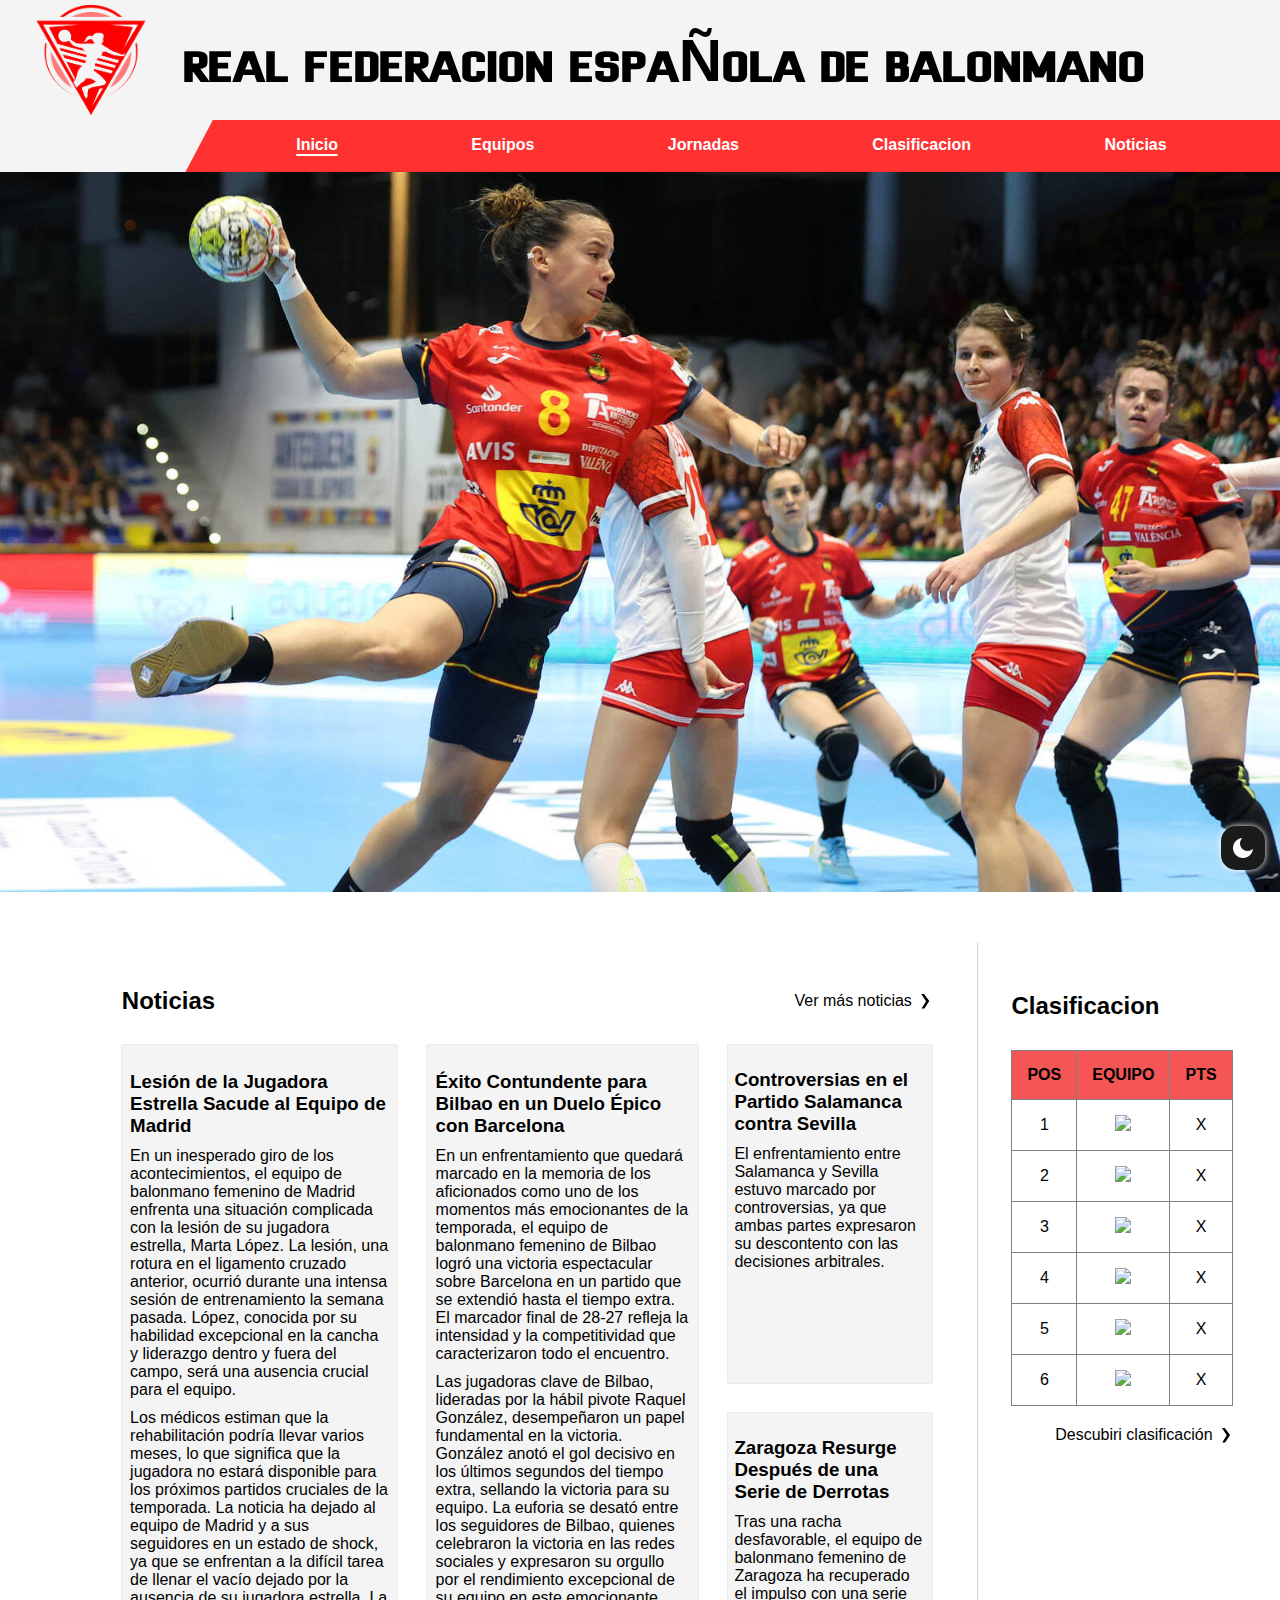
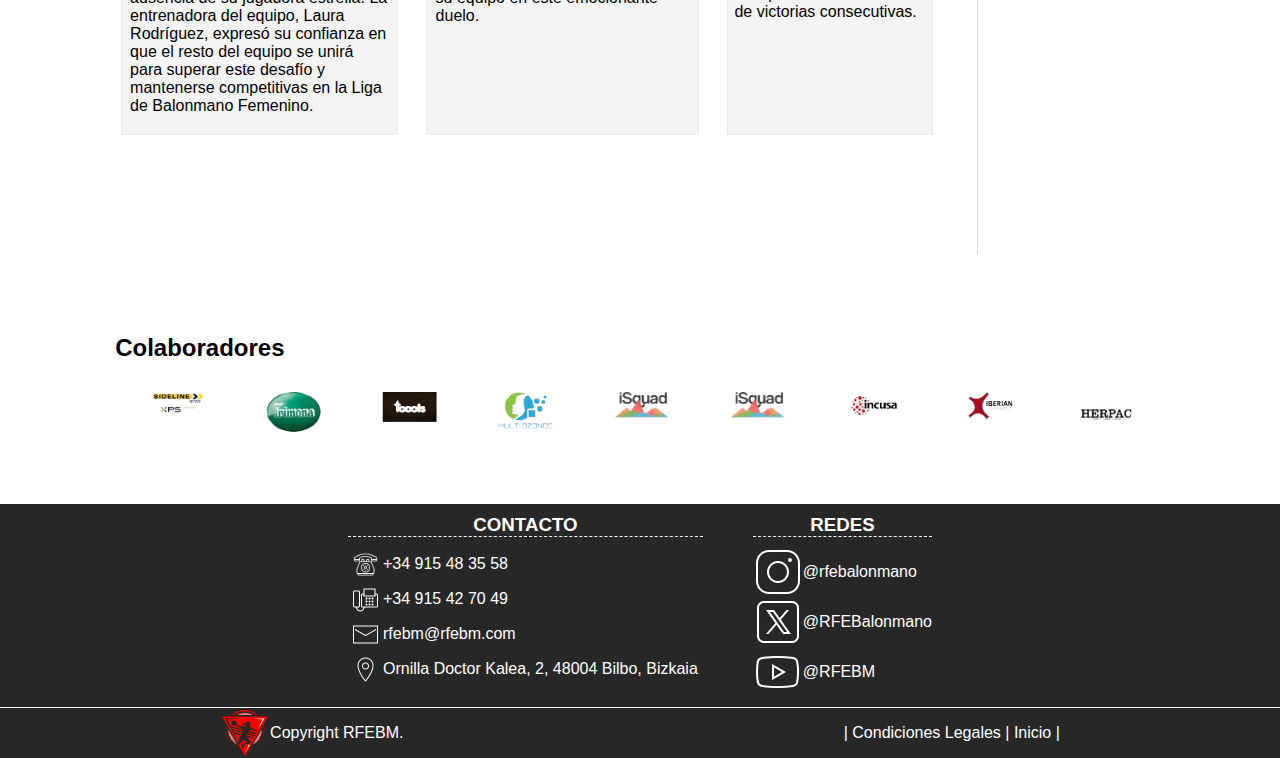
==== index.html @ 4fa1ca1a "actualizacion" ====
<!DOCTYPE html>
<html lang="en">

<head>
    <meta charset="UTF-8">
    <meta name="viewport" content="width=device-width, initial-scale=1.0">
    <link rel="stylesheet" href="css/style.css">
    <title>Inicio</title>
    <script src="js/script.js" defer></script>
</head>

<body>
    <!-- menú de navegación de la página web -->
    <header>
        <a href="index.html" class="logo">
            <img src="img/logo-liga.png" alt="RFEBM" width="120px">
        </a>
        <div class="titulo">
            <h1>REAL FEDERACION ESPAÑOLA DE BALONMANO</h1>
        </div>
        <div class="poligon"></div>

        <nav id="nav">
            <!-- botón de cerrar para el menú para móviles -->
            <img src="img/close-menu.png" class="close-menu" id="close-menu">
            <ul class="menu-horizontal">
                <li><a href="index.html" class="select">Inicio</a></li>
                <li>
                    <a href="equipos.xml">Equipos</a>
                    <ul class="menu-vertical">
                        <li><a href="xml/bilbao.xml">Bilbao</a></li>
                        <li><a href="xml/barcelona.xml">Barcelona</a></li>
                        <li><a href="xml/madrid.xml">Madrid</a></li>
                        <li><a href="xml/zaragoza.xml">Zaragoza</a></li>
                        <li><a href="xml/salamanca.xml">Salamanca</a></li>
                        <li><a href="xml/sevilla.xml">Sevilla</a></li>
                    </ul>
                </li>
                <li><a href="calendario.html">Jornadas</a></li>
                <li><a href="clasificacion.xml">Clasificacion</a></li>
                <li><a href="noticias.html">Noticias</a></li>
            </ul>
        </nav>
        <!-- botón de apertura del menú para móviles -->
        <img src="img/open-menu.png" class="open-menu" id="open-menu">
    </header>
    <!-- Slider de imagenes de la portada -->
    <section class="container-slider">
        <ul class="slider">
            <li><img src="img/slider-1.jpg"></li>
            <li><img src="img/slider-2.jpg"></li>
            <li><img src="img/slider-3.jpg"></li>
            <li><img src="img/slider-4.jpg"></li>
        </ul>
    </section>
    <!-- Contenido de la página web -->
    <main class="inicio-main">

        <!-- Sección de la parte izquierda de la web -->
        <section class="section-resumenes">
            <!-- noticias incicio -->
            <section class="resumen-noticias">

                <section class="noticias-inicio">
                    <div class="header-noticias">
                        <h2>Noticias</h2>
                        <!-- botón para ir a la página de noticias -->
                        <div class="ver-mas">
                            <a href="noticias.html">Ver más noticias</a>
                            <div class="triangulo"></div>
                        </div>
                    </div>

                    <div class="noticia-i noticia-grande1">
                        <div><img src="https://www.estadiodeportivo.com/imagenes/90789d4b-7f26-498a-a730-a064de72c01c_1200x680.jpeg" alt=""></div>
                        <div class="contenido-noticia">
                            <h3>Lesión de la Jugadora Estrella Sacude al Equipo de Madrid</h3>
                            <p>En un inesperado giro de los acontecimientos, el equipo de balonmano femenino de Madrid
                                enfrenta una situación complicada con la lesión de su jugadora estrella, Marta López. La
                                lesión, una rotura en el ligamento cruzado anterior, ocurrió durante una intensa sesión
                                de entrenamiento la semana pasada. López, conocida por su habilidad excepcional en la
                                cancha y liderazgo dentro y fuera del campo, será una ausencia crucial para el equipo.
                            </p>
                            <p>Los médicos estiman que la rehabilitación podría llevar varios meses, lo que significa
                                que la jugadora no estará disponible para los próximos partidos cruciales de la
                                temporada. La noticia ha dejado al equipo de Madrid y a sus seguidores en un estado de
                                shock, ya que se enfrentan a la difícil tarea de llenar el vacío dejado por la ausencia
                                de su jugadora estrella. La entrenadora del equipo, Laura Rodríguez, expresó su
                                confianza en que el resto del equipo se unirá para superar este desafío y mantenerse
                                competitivas en la Liga de Balonmano Femenino.</p>
                        </div>
                    </div>

                    <div class="noticia-i noticia-grande2">
                        <div><img src="https://estaticos-cdn.prensaiberica.es/clip/c6d5b577-7d65-4a16-8742-ad13272a0338_alta-libre-aspect-ratio_default_0.jpg" alt=""></div>
                        <div class="contenido-noticia">
                            <h3>Éxito Contundente para Bilbao en un Duelo Épico con Barcelona</h3>
                            <p>En un enfrentamiento que quedará marcado en la memoria de los aficionados como uno de los
                                momentos más emocionantes de la temporada, el equipo de balonmano femenino de Bilbao
                                logró una victoria espectacular sobre Barcelona en un partido que se extendió hasta el
                                tiempo extra. El marcador final de 28-27 refleja la intensidad y la competitividad que
                                caracterizaron todo el encuentro.</p>
                            <p>Las jugadoras clave de Bilbao, lideradas por la hábil pivote Raquel González,
                                desempeñaron un papel fundamental en la victoria. González anotó el gol decisivo en los
                                últimos segundos del tiempo extra, sellando la victoria para su equipo. La euforia se
                                desató entre los seguidores de Bilbao, quienes celebraron la victoria en las redes
                                sociales y expresaron su orgullo por el rendimiento excepcional de su equipo en este
                                emocionante duelo.</p>
                        </div>
                    </div>

                    <div class="noticia-i noticia-pequeña1">
                        <div><img src="https://plazadeportiva.valenciaplaza.com/public/Image/2023/12/GBJD5QkXwAAq-qo_NoticiaAmpliada.jpg" alt=""></div>
                        <div class="contenido-noticia">
                            <h3>Controversias en el Partido Salamanca contra Sevilla</h3>
                            <p>El enfrentamiento entre Salamanca y Sevilla estuvo marcado por controversias, ya que
                                ambas partes expresaron su descontento con las decisiones arbitrales.</p>
                        </div>
                    </div>

                    <div class="noticia-i noticia-pequeña2">
                        <div><img src="https://img2.rtve.es/i/?w=1600&i=1700061434110.jpg" alt=""></div>
                        <div class="contenido-noticia">
                            <h3>Zaragoza Resurge Después de una Serie de Derrotas</h3>
                            <p>Tras una racha desfavorable, el equipo de balonmano femenino de Zaragoza ha recuperado el
                                impulso con una serie de victorias consecutivas.</p>
                        </div>
                    </div>

                </section>
                
            </section>
            <!-- sección de la parte derecha de la web -->
            <section class="resumen-tabla">

                <section class="section-tabla-resumen">
                    <div class="header-tabla">
                        <h2>Clasificacion</h2>
                    </div>
                    <!-- tabla resultados ocultos -->
                    <table class="tabla-inicio" border="1">
                        <tr>
                            <th>POS</th>
                            <th>EQUIPO</th>
                            <th>PTS</th>
                        </tr>
                        <tr>
                            <td>1</td>
                            <td><img
                                    src="https://images.vexels.com/media/users/3/156928/isolated/preview/6c65c177e94e7554e1fdb0af3038acb7-icono-cuadrado-de-signo-de-interrogacion.png">
                            </td>
                            <td>X</td>
                        </tr>
                        <tr>
                            <td>2</td>
                            <td><img
                                    src="https://images.vexels.com/media/users/3/156928/isolated/preview/6c65c177e94e7554e1fdb0af3038acb7-icono-cuadrado-de-signo-de-interrogacion.png">
                            </td>
                            <td>X</td>
                        </tr>
                        <tr>
                            <td>3</td>
                            <td><img
                                    src="https://images.vexels.com/media/users/3/156928/isolated/preview/6c65c177e94e7554e1fdb0af3038acb7-icono-cuadrado-de-signo-de-interrogacion.png">
                            </td>
                            <td>X</td>
                        </tr>
                        <tr>
                            <td>4</td>
                            <td><img
                                    src="https://images.vexels.com/media/users/3/156928/isolated/preview/6c65c177e94e7554e1fdb0af3038acb7-icono-cuadrado-de-signo-de-interrogacion.png">
                            </td>
                            <td>X</td>
                        </tr>
                        <tr>
                            <td>5</td>
                            <td><img
                                    src="https://images.vexels.com/media/users/3/156928/isolated/preview/6c65c177e94e7554e1fdb0af3038acb7-icono-cuadrado-de-signo-de-interrogacion.png">
                            </td>
                            <td>X</td>
                        </tr>
                        <tr>
                            <td>6</td>
                            <td><img
                                    src="https://images.vexels.com/media/users/3/156928/isolated/preview/6c65c177e94e7554e1fdb0af3038acb7-icono-cuadrado-de-signo-de-interrogacion.png">
                            </td>
                            <td>X</td>
                        </tr>
                    </table>
                    <!-- botón para acceder a la clasificacuón -->
                    <div class="ver-mas ver-mas-tabla">
                        <a href="clasificacion.xml">Descubiri clasificación</a>
                        <div class="triangulo"></div>
                    </div>
                </section>
                <!-- videos de YT -->
                <section class="videos">
                    <iframe width="100%" src="https://www.youtube.com/embed/PAtlXFjuYFc?si=FagaBVht1ArdJi4N"
                        title="YouTube video player" frameborder="0"
                        allow="accelerometer; autoplay; clipboard-write; encrypted-media; gyroscope; picture-in-picture; web-share"
                        allowfullscreen>
                    </iframe>

                    <iframe width="100%" src="https://www.youtube.com/embed/inHNxgbF1Kw?si=UQL803vOEBj3-umg"
                        title="YouTube video player" frameborder="0"
                        allow="accelerometer; autoplay; clipboard-write; encrypted-media; gyroscope; picture-in-picture; web-share"
                        allowfullscreen></iframe>
                </section>
            </section>

        </section>
        <!-- sección de colaboradores -->
        <section class="colaboradores">
            <h2>Colaboradores</h2>
            <img src="img/colaboradores.png">
            <!-- imagen de colaboradores partida en 2, para móviles -->
            <div class="oculto">
                <img src="img/colaboradores2.png" alt="">
                <img src="img/colaboradores3.png" alt="">
            </div>
        </section>

        <section class="fix-btn">
            <img src="img/luna.png" alt="modo-oscuro" class="icon-tema" id="icon-tema">
        </section>

    </main>
    <!-- pie de página -->
    <footer>
        <section class="top-footer">

            <div class="contacto">
                <h3>CONTACTO</h3>
                <ul>
                    <li><img src="img/icon-telefono.png" width="25px">+34 915 48 35 58</li>
                    <li><img src="img/icon-fax.png" width="25px">+34 915 42 70 49</li>
                    <li><img src="img/icon-mail.png" width="25px"><a href="mailto:rfebm@rfebm.com">rfebm@rfebm.com</a>
                    </li>
                    <li><img src="img/icon-ubi.png" width="25px">Ornilla Doctor Kalea, 2, 48004 Bilbo, Bizkaia</li>
                </ul>
            </div>
            <div class="redes">
                <h3>REDES</h3>
                <ul>
                    <li><a href="https://www.instagram.com/rfebalonmano/?hl=es"><img src="img/icon-ig.png" width="50px">
                            <p>@rfebalonmano</p>
                        </a></li>
                    <li><a
                            href="https://twitter.com/RFEBalonmano?ref_src=twsrc%5Egoogle%7Ctwcamp%5Eserp%7Ctwgr%5Eauthor"><img
                                src="img/icon-twt.png" width="50px">
                            <p>@RFEBalonmano</p>
                        </a></li>
                    <li><a href="https://www.youtube.com/@RFEBM"><img src="img/icon-yt.png" width="50px">
                            <p>@RFEBM</p>
                        </a></li>
                </ul>
            </div>

        </section>

        <section class="bottom-footer">
            <div class="copy-footer">

                <img src="img/logo-liga.png" alt="RFEVB" width="50px">
                <p>Copyright RFEBM.</p>
            </div>
            <div class="info-footer">
                | <a href="footer/condiciones-legles.html">Condiciones Legales</a> |
                <a href="index.html">Inicio</a> |
            </div>
        </section>

    </footer>
</body>

</html>
---- css/style.css ----
@import url('https://fonts.googleapis.com/css2?family=Dhurjati&display=swap');

:root {
    --header-bg-color: rgb(245, 244, 244);
    --header-text-color: black;
    --body-bg-color: white;
    --body-text-color: black;
    --nav-bg-color: rgb(255, 49, 49);
    --nav-text-color: white;
    --section-bg-color: rgb(250, 250, 250);
}

* {
    margin: 0;
    padding: 0;
    box-sizing: border-box;
}

html {
    scroll-behavior: smooth;
}

main {
    min-height: 60vh;

}


body {
    background-color: var(--body-bg-color);
    color: var(--body-text-color);
    transition: 0.25s;
    font-family: Arial, Helvetica, sans-serif;
}



body.dark {
    --body-bg-color: #444444;
    --body-text-color: white;
    --header-bg-color: #272727;
    --nav-bg-color: rgb(245, 244, 244);
    --nav-text-color: black;
    --header-text-color: white;
    --section-bg-color: #2a2a2a;
}

header {
    display: grid;
    grid-template-columns: 1fr 3fr 3fr;
    grid-template-areas:
        "logo h1 h1"
        "p nav nav";
    background-color: var(--header-bg-color);
    position: relative;
}

.logo {
    grid-area: logo;
    display: grid;
    place-content: center;
}

.titulo {
    grid-area: h1;
    display: flex;
    align-items: center;
    font-family: 'Dhurjati', sans-serif;
    font-size: 30px;
    color: var(--header-text-color);
}

nav {
    display: flex;
    align-items: center;
    grid-area: nav;
    background-color: var(--nav-bg-color);
    /* clip-path: polygon(6% 0, 100% 0, 100% 100%, 0% 100%); */
}


.poligon {
    grid-area: p;
    background-color: var(--header-bg-color);
    width: 100%;
    height: auto;
    z-index: 1;
    clip-path: polygon(0 0, 100% 0, 85% 100%, 0% 100%);
    margin-left: 30px;
}

.icon-tema {
    position: fixed;
    right: 15px;
    bottom: 30px;
    cursor: pointer;
    padding: 10px;
    background-color: #1b1b1b;
    border-radius: 15px;
    box-shadow: 0 0 6px white;
}

nav a {
    text-decoration: none;
    color: var(--nav-text-color);
    background-color: var(--nav-bg-color);
    font-weight: bold;
    padding: 16px 20px;
    display: block;
}

nav a::after {
    content: '';
    display: block;
    margin: auto;
    height: 2px;
    width: 0%;
    background-color: var(--nav-text-color);
    border-radius: 2px;
    transition: 0.3s;
}

nav a:hover::after {
    width: 100%;
}

a.select::after {
    width: 100%;
}

nav li {
    list-style: none;
    position: relative;
}

.menu-horizontal {
    width: 100%;
    display: flex;
    justify-content: space-evenly;
    align-items: center;
}

.menu-vertical {
    display: none;
    position: absolute;
    z-index: 1;
    background: #000;
    text-align: center;
}

.menu-horizontal li:hover .menu-vertical {
    display: block;
}



/* menu para cuando la pantalla sea pequeña */
.open-menu,
.close-menu {
    display: none;
}

@media screen and (max-width:760px) {
    .poligon {
        display: none;
    }

    header {
        display: flex;
        align-items: center;
        justify-content: space-between;
    }

    .close-menu {
        display: block;
        cursor: pointer;
    }

    .open-menu {
        width: 40px;
        display: block;
        position: absolute;
        right: 20px;
        top: 60px;
        z-index: 2;
        background-color: white;
        border-radius: 5px;
        box-shadow: 0 0 2px gray;
        cursor: pointer;
    }

    nav {
        display: flex;
        flex-direction: column;
        align-items: start;
        width: 250px;
        z-index: 3;
        position: fixed;
        top: 0;
        right: -300px;
        height: 100vh;
        transition: 1s;
    }

    .menu-horizontal li:hover .menu-vertical {
        display: none;
    }

    .menu-horizontal {
        flex-direction: column;
    }

    nav.show {
        right: 0;
    }
}

@media screen and (max-width:600px) {
    .titulo {
        font-size: 20px;
    }
}

/*-------------------------------------------FOOTER--------------------------------------------------- */
footer {
    display: flex;
    flex-direction: column;
    color: white;
    overflow: hidden;
}

/* Estilo para la parte inferior del pie de página */
.bottom-footer {
    display: flex;
    justify-content: space-around;
    align-items: center;
    background-color: #272727;
}

/* Estilo para la parte superior del pie de página */
.top-footer {
    background-color: #272727;
    display: flex;
    justify-content: center;
    padding: 0.625rem;
    gap: 3.125rem;
    border-bottom: 1px solid white;
}

/* Estilo para la lista de contacto dentro del pie de página */
.contacto ul li {
    padding: 0.313rem;
    display: flex;
    align-items: center;
    gap: 0.313rem;
}

/* Estilo para los enlaces de redes sociales en el pie de página */
.redes ul li a {
    display: flex;
    align-items: center;
}

/* Estilo para la lista de redes sociales en el pie de página (Eliminamos los marcadores de la lista) */
.redes ul {
    list-style: none;
}

/* Estilo para los 2 encabezados del top-footer */
.top-footer h3 {
    /* font-weight: bolder; */
    text-align: center;
    margin-bottom: 0.625rem;
    border-bottom: 1px dashed white;
}

/* Estilo para todos los enlaces en el pie de página (Les quitamos el subrayado y le cambiamos el color)*/
footer a {
    text-decoration: none;
    color: white;
}

/* Estilo para los enlaces en el pie de página cuando pasamos el cursor sobre ellos (se subrayan) */
footer a:hover {
    text-decoration: underline;
}

.copy-footer {
    display: flex;
    align-items: center;
}

@media screen and (max-width:550px) {
    .top-footer {
        flex-direction: column;
        align-items: center;
    }

    .contacto ul {
        display: flex;
        flex-direction: column;
        align-items: center;
        padding: 0px;
    }

    .bottom-footer {
        flex-direction: column;
        align-items: center;
    }

    .redes ul li a p {
        display: none;
    }

    .redes ul {
        display: flex;
        flex-direction: row;
        gap: 4rem;
        padding: 0px;
    }
}

/* -----------------------------------------------INDEX.HTML---------------------------------------------------- */
.inicio-main {
    width: 100%;
    margin: 0 0 50px 0;
    overflow: hidden;
    position: relative;
}

.container-slider {
    overflow: hidden;
}

.slider {
    display: flex;
    width: 400%;
    max-height: 100%;
    height: 80vh;
    animation: slide 16s infinite;
    overflow: hidden;
}

.slider img {
    width: 100%;
    object-fit: cover;
}

/* animaciones para el slider de la pagina principal */
@keyframes slide {
    0% {
        transform: translateX(0%);
    }

    20% {
        transform: translateX(0%);
    }

    25% {
        transform: translateX(-25%);
    }

    45% {
        transform: translateX(-25%);
    }

    50% {
        transform: translateX(-50%);
    }

    70% {
        transform: translateX(-50%);
    }

    75% {
        transform: translate(-75%);
    }

    95% {
        transform: translate(-75%);
    }
}

.section-resumenes {
    display: grid;
    grid-template-columns: 80% 20%;
    gap: 20px;
    padding: 50px 6%;
}

.resumen-noticias {
    display: flex;
    flex-direction: column;
    padding: 5%;
    /* box-shadow: 0 0 1px gray; */
    border-right: 1px solid lightgray;
}


.noticias-inicio {
    display: grid;
    grid-template-areas:
        "h h h h h"
        "g1 g1 g2 g2 p1"
        "g1 g1 g2 g2 p2"
    ;
    gap: 30px;

}

.header-noticias {
    grid-area: h;
    display: flex;
    justify-content: space-between;
}

.ver-mas {
    display: flex;
    align-items: center;
}

.ver-mas a {
    text-decoration: none;
    color: var(--body-text-color);
}

.triangulo {
    width: 15px;
    height: 15px;
    background-color: var(--body-text-color);
    clip-path: polygon(45% 0, 83% 50%, 50% 100%, 31% 100%, 61% 51%, 27% 0);
    margin-left: 5px;
}

.ver-mas:hover .triangulo {
    transition: 0.3s;
    transform: rotate(360deg);
}

.ver-mas:hover a {
    transition: 0.3s;
    opacity: 0.7;
}

.ver-mas:active .triangulo {
    transform: translateX(10px);
}

.noticia-grande1 {
    grid-area: g1;
}

.noticia-grande2 {
    grid-area: g2;
}

.noticia-pequeña1 {
    grid-area: p1;
}

.noticia-pequeña2 {
    grid-area: p2;
}

.noticia-i {
    box-shadow: 0 0 1px gray;
    background-color: var(--header-bg-color);
}

.noticia-i img {
    width: 100%;

}

.contenido-noticia {
    padding: 3%;
}

.colaboradores {
    margin-top: 30px;
    padding: 0 9%;
}

.colaboradores img {
    width: 100%;
    filter: drop-shadow(0 0 3px white);
}

.resumen-tabla {
    padding: 50px 6%;
    /* box-shadow: 0 0 1px gray; */
    display: grid;
    gap: 30px;
}

.header-tabla {
    margin-bottom: 30px;
}

.tabla-inicio tr,
tr th {
    text-align: center;
}

.tabla-inicio {
    background-color: white;
    color: black;
    margin-bottom: 20px;
}

.ver-mas-tabla {
    width: 100%;
    display: flex;
    justify-content: end;
}

.videos {
    display: grid;
    gap: 30px;
}

.oculto {
    display: none;
}

@media screen and (max-width:1100px) {
    .container-slider {
        height: 500px;
    }

    .section-resumenes {
        display: flex;
        flex-direction: column;
    }

    .resumen-noticias {
        border-right: 0px;
    }

    .ver-mas-tabla {
        justify-content: start;
    }

    .section-tabla-resumen {
        display: none;
    }

    .noticia-pequeña1,
    .noticia-pequeña2 {
        display: none;
    }

    .section-resumenes {
        padding: 0;
    }
}
/* Diseño para pantallas de menos de 850px */
@media screen and (max-width:850px) {
    .container-slider {
        height: 400px;
    }

    .noticias-inicio {
        display: flex;
        flex-direction: column;
    }

    .colaboradores>img {
        display: none;
    }

    .oculto {
        display: block;
    }

    .noticias-inicio {
        display: flex;
        flex-direction: column;
    }
}
/* Diseño para pantallas de menos de 650px */
@media screen and (max-width:650px) {
    .container-slider {
        height: 300px;
    }
}


/* --------------------------------------------------JORNADAS.HTML------------------------------------------------------ */

.main-jornadas {
    padding: 10px 0 80px;
}

.container-jornadas {
    padding: 10px;
    width: 100%;
    max-width: 800px;
    height: 400px;
    margin: 20px auto;
    background-color: var(--header-bg-color);
    border-radius: 10px;
    box-shadow: 0 0 6px gray;
    overflow: hidden;
}

.ul-jornadas {
    position: relative;
}

.jornada {
    position: absolute;
    list-style: none;
    width: 100%;
    opacity: 0;
    background-color: var(--header-bg-color);
    padding: 20px;
    transition: 0.5s;
}


.ul-jornadas li:first-child {
    opacity: 1;
}


.jornada:target {
    opacity: 1;
}

.partido {
    display: flex;
    align-items: center;
    justify-content: space-between;

}

.hora-partido {
    display: flex;
    flex-direction: column;
    align-items: center;
    font-weight: bold;
}

.jornadas-btn {
    margin: auto;
    display: flex;
    justify-content: space-between;
    width: 100%;
    max-width: 800px;
    padding: 22px;
    background-color: var(--header-bg-color);
    border-radius: 10px;
    box-shadow: 0 0px 12px gray;
    overflow: hidden;
}

.jornadas-btn a {
    text-decoration: none;
    color: var(--header-bg-color);
    padding: 10px 13px;
    background-color: var(--header-text-color);
    border-radius: 35%;
    position: relative;
}

.jornadas-btn .a1::before {
    content: "J1";
    position: absolute;
    background-color: var(--header-text-color);
    text-align: center;
    top: -100px;
    left: 0;
    right: 0;
    clip-path: polygon(0% 0%, 100% 0%, 100% 79%, 57% 79%, 50% 100%, 44% 79%, 0 80%);
    transition: 0.4s ease;
}

.jornadas-btn .a2::before {
    content: "J2";
    position: absolute;
    background-color: var(--header-text-color);
    text-align: center;
    top: -100px;
    left: 0;
    right: 0;
    clip-path: polygon(0% 0%, 100% 0%, 100% 79%, 57% 79%, 50% 100%, 44% 79%, 0 80%);
    transition: 0.4s ease;
}

.jornadas-btn .a3::before {
    content: "J3";
    position: absolute;
    background-color: var(--header-text-color);
    text-align: center;
    top: -100px;
    left: 0;
    right: 0;
    clip-path: polygon(0% 0%, 100% 0%, 100% 79%, 57% 79%, 50% 100%, 44% 79%, 0 80%);
    transition: 0.4s ease;
}

.jornadas-btn .a4::before {
    content: "J4";
    position: absolute;
    background-color: var(--header-text-color);
    text-align: center;
    top: -100px;
    left: 0;
    right: 0;
    clip-path: polygon(0% 0%, 100% 0%, 100% 79%, 57% 79%, 50% 100%, 44% 79%, 0 80%);
    transition: 0.4s ease;
}

.jornadas-btn .a5::before {
    content: "J5";
    position: absolute;
    background-color: var(--header-text-color);
    text-align: center;
    top: -100px;
    left: 0;
    right: 0;
    clip-path: polygon(0% 0%, 100% 0%, 100% 79%, 57% 79%, 50% 100%, 44% 79%, 0 80%);
    transition: 0.4s ease;
}

.jornadas-btn .a6::before {
    content: "J6";
    position: absolute;
    background-color: var(--header-text-color);
    text-align: center;
    top: -100px;
    left: 0;
    right: 0;
    clip-path: polygon(0% 0%, 100% 0%, 100% 79%, 57% 79%, 50% 100%, 44% 79%, 0 80%);
    transition: 0.4s ease;
}

.jornadas-btn .a7::before {
    content: "J7";
    position: absolute;
    background-color: var(--header-text-color);
    text-align: center;
    top: -100px;
    left: 0;
    right: 0;
    clip-path: polygon(0% 0%, 100% 0%, 100% 79%, 57% 79%, 50% 100%, 44% 79%, 0 80%);
    transition: 0.4s ease;
}

.jornadas-btn .a8::before {
    content: "J8";
    position: absolute;
    background-color: var(--header-text-color);
    text-align: center;
    top: -100px;
    left: 0;
    right: 0;
    clip-path: polygon(0% 0%, 100% 0%, 100% 79%, 57% 79%, 50% 100%, 44% 79%, 0 80%);
    transition: 0.4s ease;
}

.jornadas-btn .a9::before {
    content: "J9";
    position: absolute;
    background-color: var(--header-text-color);
    text-align: center;
    top: -100px;
    left: 0;
    right: 0;
    clip-path: polygon(0% 0%, 100% 0%, 100% 79%, 57% 79%, 50% 100%, 44% 79%, 0 80%);
    transition: 0.4s ease;
}

.jornadas-btn .a10::before {
    content: "J10";
    position: absolute;
    background-color: var(--header-text-color);
    text-align: center;
    top: -100px;
    left: 0;
    right: 0;
    clip-path: polygon(0% 0%, 100% 0%, 100% 79%, 57% 79%, 50% 100%, 44% 79%, 0 80%);
    transition: 0.4s ease;
}

.jornadas-btn a:hover::before {
    top: -20px;
}

@media screen and (max-width:530px) {
    .jornadas-btn {
        justify-content: center;
        border-radius: 0px;
        box-shadow: 0 0 0;
        border: solid gray 0.5px;
    }

    .container-jornadas {
        border-radius: 0px;
        margin-bottom: 0px;
        box-shadow: 0 0 0px;
        border: solid gray 0.5px;
    }
}


/* --------------------------------------------------TEMPORADAS ANTERIORES------------------------------------------------------ */

.main-anterior {
    display: flex;
    flex-direction: column;
    align-items: center;
}

.container-tabla {
    margin: 30px auto 80px auto;
    max-width: 1200px;
    width: 90%;
    overflow: auto;
}


.equipo-tabla >div{
    display: flex;
    align-items: center;
    width: 60%;
    margin: auto;
}


.titulo-jornadas {
    text-align: center;
    font-size: 150%;
}

.resultados {
    text-align: center;
    font-weight: bold;
    font-size: 120%;
    width: 100px;
}

.tabla1,
.tablaprimera {
    margin-top: 2%;
    margin-bottom: 5%;
    display: flex;
    justify-content: center;
    max-width: 800px;
    width: 90%;
}


table {
    width: 100%;
    border-collapse: collapse;
    border: 0.5px solid gray;
    text-align: center;
}

table img {
    width: 30px;
}

/* color lineas de la tabla*/

td {
    padding: 15px;

}

th {
    padding: 15px;
    text-align: left;
    background-color: rgb(244, 85, 85);
}

.titulo-centrado {
    display: flex;
    align-items: center;
    justify-content: center;
}

.resultados {
    background: var(--section-bg-color);
    border: 1px solid rgba(255, 255, 255, 0.2);
    outline: 0.1px solid gray;
    font-size: 0.8rem;
    min-width: 65px;
}

.container-cambiar-temporada {
    display: flex;
    justify-content: right;
    margin: 20px auto 20px;
}

.cambiar-temporada {
    text-decoration: none;
    background-color: var(--header-bg-color);
    box-shadow: 0 0 2px gray;
    border-radius: 10px;
    padding: 10px;
    transition: 0.2s;
    color: var(--body-text-color);
    margin-right: 5%;
    text-align: center;
}

.cambiar-temporada:hover {
    background-color: var(--body-bg-color);
    color: var(--body-text-color);

}

@media screen and (max-width:1050px) {
    .navigation {
        display: none;
    }
}

/*----------------------------------------------------NOTICIAS.HTML--------------------------------------------------*/


.icono-noticia {
    height: 15px;
    width: 15px;
    background-color: red;
    border-radius: 50%;
    animation: parpadeo 1s infinite;
}

@keyframes parpadeo {
    0% {
        transform: scale(1);
    }

    49.99% {
        transform: scale(1);
    }

    50% {
        transform: scale(0);
        transition: 5s;
    }

    100% {
        transform: scale(0);
    }
}

.ultima-hora {
    display: flex;
    align-items: center;
    gap: 5px;
    max-width: 1000px;
    width: 90%;
    margin: 20px auto 15px;
}

.noticia-main img {
    width: 100%;
    object-fit: cover;
    height: 100%;
    border-radius: 10px;
}

.noticia-main {
    max-width: 1000px;
    width: 90%;
    margin: 0 auto 50px;
    box-shadow: 0 0 6px gray;
    border-radius: 10px;
    padding: 3%;
    display: grid;
    grid-template-areas:
        "h2 img"
        "txt img";
    background-color: var(--section-bg-color);
    gap: 20px;
}

.titulo-noticia {
    grid-area: h2;

}

.texto-noticia {
    grid-area: txt;

}

.foto-noticia {
    grid-area: img;
}

/* estilos cuando la pantalla es mas pequeña */
@media screen and (max-width:1100px) {
    .noticia-main {
        grid-template-areas:
            "img img"
            "h2 h2"
            "txt txt"
        ;
    }
}



.container-noticias {
    max-width: 1000px;
    width: 100%;
    margin: auto;
    display: grid;
    place-content: center;
    grid-template-areas:
        ". n1 ."
        "n2 n1 n3"
        "n2 n4 n3"
        "n5 n4 n6"
        "n5 n7 n6"
        "n8 n7 n9"
        "n8 . n9"
    ;
    gap: 10px;
}

.noticia {
    display: flex;
    flex-direction: column;
    background-color: var(--section-bg-color);
    padding: 5px;
    box-shadow: 0 0 2px gray;
    border-radius: 5px;
    height: auto;
    gap: 10px;
    text-align: justify;

}

.contenido-noticia-pequeña {
    display: flex;
    flex-direction: column;
    gap: 7px;
    padding-inline: 10px;
}

.noticia img {
    width: 100%;
}

@media screen and (min-width:1201px) {
    .noticia1 {
        grid-area: n1;
    }

    .noticia2 {
        grid-area: n2;
    }

    .noticia3 {
        grid-area: n3;
    }

    .noticia4 {
        grid-area: n4;
    }

    .noticia5 {
        grid-area: n5;
    }

    .noticia6 {
        grid-area: n6;
    }

    .noticia7 {
        grid-area: n7;
    }

    .noticia8 {
        grid-area: n8;
    }

    .noticia9 {
        grid-area: n9;
    }
}


.link-formulario {
    max-width: 1000px;
    width: 90%;
    margin: 20px auto;
    background-color: var(--section-bg-color);
    padding: 20px;
    border-radius: 10px;
    box-shadow: 0 0 2px gray;
}

.link-formulario a {
    text-decoration: none;
}

.link-formulario a:hover {
    text-decoration: underline;
    color: rgba(167, 0, 251, 0.949);
}

@media screen and (max-width:1200px) {
    .container-noticias {
        grid-template-areas:
            none;
        grid-template-columns: repeat(auto-fit, minmax(300px, 0.9fr));
    }
}

/* --------------------------------------------FORMULARIO------------------------------------------------- */
.form-container {
    display: flex;
    align-items: center;
    justify-content: center;
    margin: 30px auto;
    padding: 0;
    transform: scale(0);
    position: fixed;
    inset: 0;
    transition: 1s;
}

section.visible {
    transform: scale(1);
    transition: 1s;
    inset: 0;
}

.form {
    background-color: var(--section-bg-color);
    border-radius: 8px;
    box-shadow: 0 0 10px rgba(0, 0, 0, 0.1);
    padding: 20px;
    max-width: 350px;
    position: relative;
}

.form-inputs {
    width: 100%;
    padding: 0;
}

.form-inputs input {
    width: 100%;
    padding: 10px;
    margin: 8px 0;
    border: 1px solid #ccc;
    border-radius: 4px;
}

.submit {
    width: 100%;
    padding: 10px;
    border: 1px solid #ccc;
    border-radius: 4px;
    cursor: pointer;
    transition: 0.3s;
}

.submit:hover {
    background-color: #ccd;
}

.toggle-pass {
    padding: 10px;
    display: flex;
    gap: 5px;
}

.form fieldset {
    padding: 10px;
    border: 0.5px rgb(153, 152, 152) solid;

}

.form fieldset>legend {
    font-size: 14px;
    background-color: var(--header-bg-color);
    padding: 4px;
    border-radius: 3px;
}

.close-form {
    position: absolute;
    top: 0;
    right: 0;
    cursor: pointer;
    filter: drop-shadow(0 0 6px white);
}

.close-form:active {
    transform: scale(0.9);
}

#validacion {
    font-size: 15px;
    color: red;
    text-align: center;

}



/* --------------------------------------------EQUIPOS.XML------------------------------------------------- */
.container-equipos img {
    width: 300px;
    object-fit: cover;
}



@media screen and (min-width:801px) {
    .container-equipos {
        display: flex;
        max-width: 650px;
        width: 90%;
        height: 430px;
        margin: 50px auto;
    }

    .equipo {
        width: 0px;
        height: 430px;
        flex-grow: 1;
        overflow: hidden;
        display: flex;
        flex-direction: column;
        justify-content: center;
        align-items: center;
        transition: 0.6s;
        position: relative;
    }

    .equipo h2 {
        position: absolute;
        top: -30px;
        transition: 0.6s;
    }

    .equipo:hover {
        width: 200px;
    }

    .equipo:hover h2 {
        top: 25px;
    }

}
#equipo1 {
    background-color: red;
    color: white;
}

#equipo2 {
    background-color: blue;
    color: white;
}

#equipo3 {
    background-color: whitesmoke;
    color: black;
}

#equipo4 {
    background-color: rgb(213, 4, 4);
    color: white;
}

#equipo5 {
    background-color: skyblue;
    color: black;
}

#equipo6 {
    background-color: rgb(253, 61, 61);
    color: white;
}



@media screen and (max-width:800px) {
    .container-equipos {
        display: flex;
        flex-direction: column;
        align-items: center;
    }
    .equipo{
        text-align: center;
        width: 100%;
        padding: 10px;
        text-decoration: none;
    }
}


/* ------------------------------------ESTILO-EQUIPO.XSL------------------------------------------ */

.equipo-main {
    width: 80%;
    margin: auto;
}

.img-atras {
    width: 50px;
    margin-top: 10px;
}

.img-atras:active {
    filter: drop-shadow(0 0 3px gray);
    transform: scale(0.9);
}

.jugadores img,
.entrenadores img {
    width: 100%;
    max-width: 160px;
    aspect-ratio: 1/1;
    object-fit: cover;
    background-color: var(--section-bg-color);
    box-shadow: 0 0 1px gray;
    margin-bottom: 10px;
    margin: auto;
}

.equipo-main h2 {
    margin-bottom: 10px;

}

.cabecera-equipo {
    margin: 20px 0 50px 0;
    display: flex;
    align-items: center;
    font-size: 30px;
}

.escudo-BILBAO,
.escudo-BARCELONA,
.escudo-SEVILLA {
    margin-top: 7px;
}

.cabecera-img {

    border-radius: 50%;
    border: 1px solid gray;
    width: 100px;
    height: 100px;
    padding: 10px;
}

.cabecera-img img {
    width: 100%;
    aspect-ratio: 1/1;
    object-fit: cover;
}



.jugadores,
.entrenadores {
    display: grid;
    grid-template-columns: repeat(auto-fit, minmax(min(500px, 100%), 1fr));
    gap: 50px;
    margin-bottom: 50px;
}

.jugador,
.entrenador {
    padding: 30px;
    display: flex;
    align-items: center;
    box-shadow: 0 0 1px gray;
    background-color: var(--header-bg-color);
}

.img-componente {
    border: 1px solid black;
    border-radius: 50%;
    overflow: hidden;
    width: 50px;
    height: 50px;
}

.nombre-componente {
    display: flex;
    gap: 5px;
}

.info-componente {
    margin-left: 10px;
}

@media screen and (max-width:510px) {
    .cabecera-equipo h1 {
        font-size: 2rem;
        margin-left: 2px;
    }
}

/* ------------------------------------CONDICIONES-LEGALES------------------------------------------ */
.condiciones {
    margin: 50px auto;
    width: 80%;
}

.condiciones h2,
p {
    margin: 10px 0 10px 0;
}
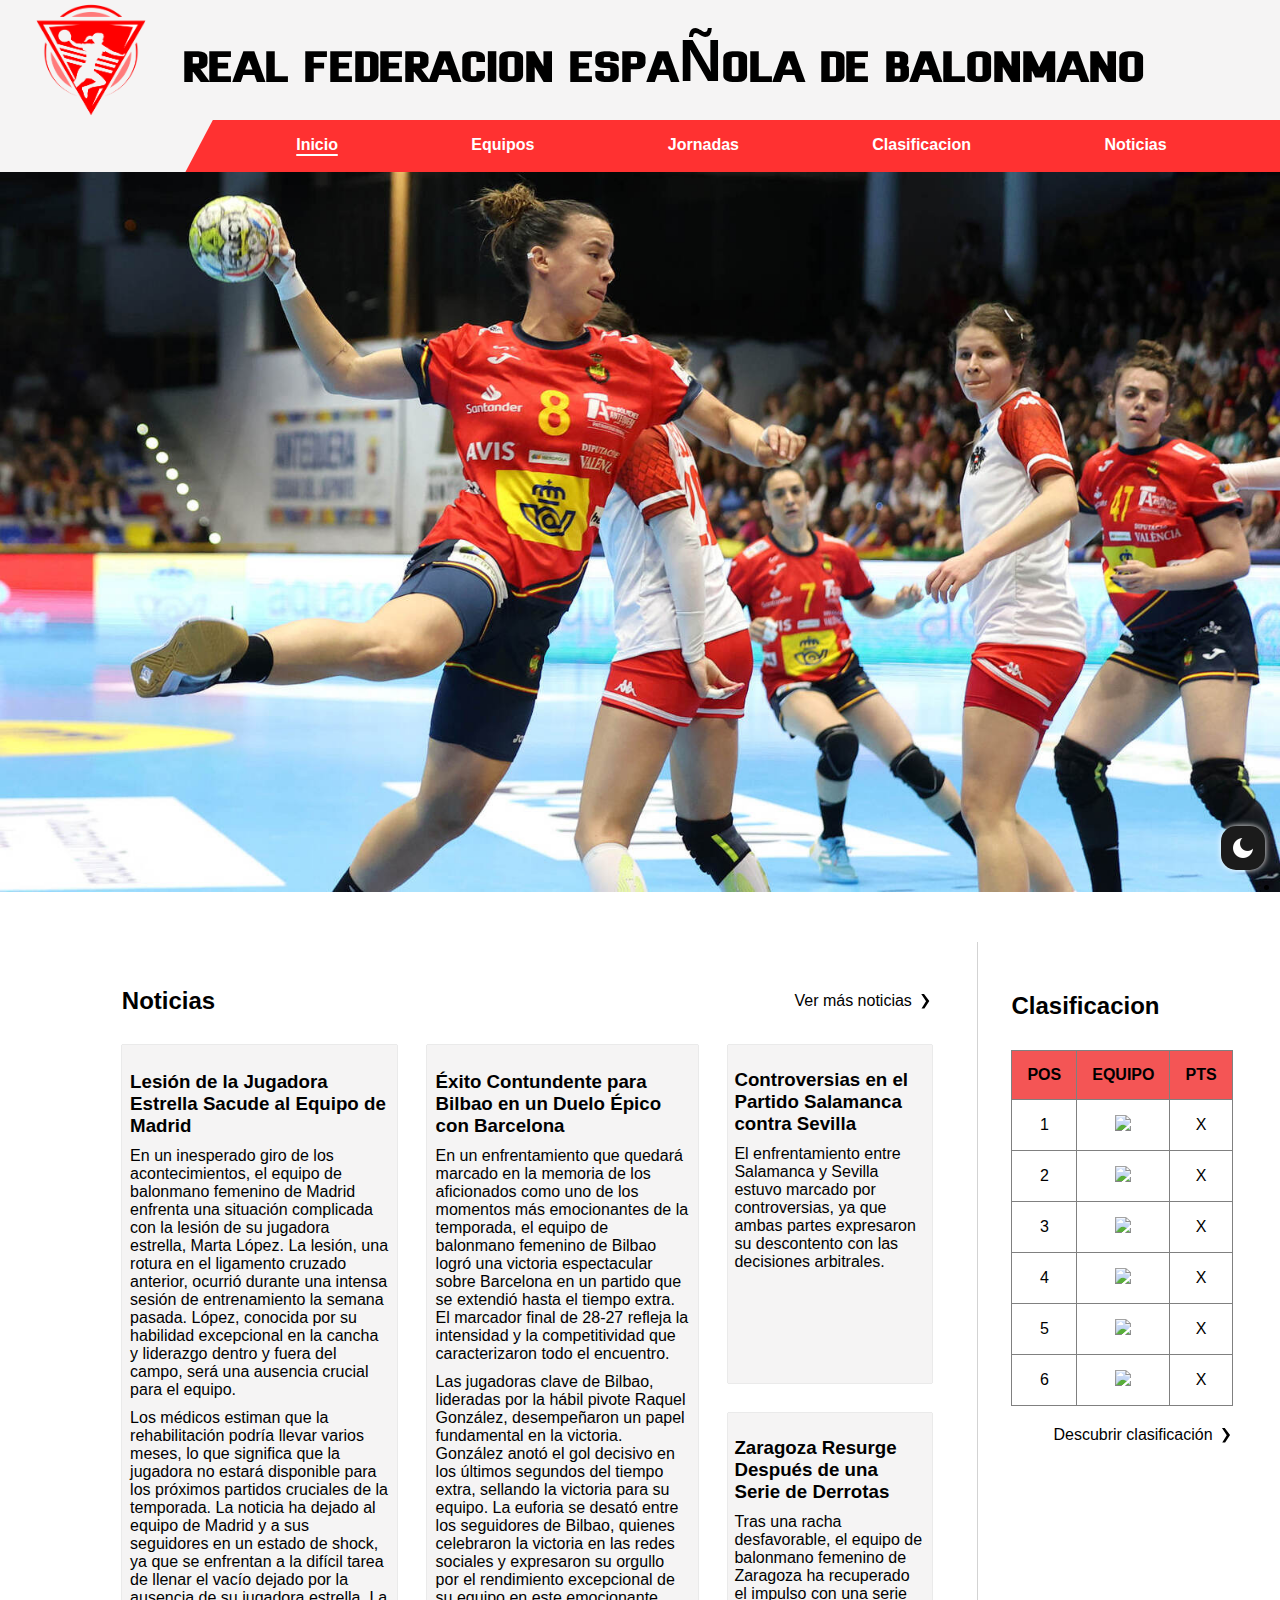
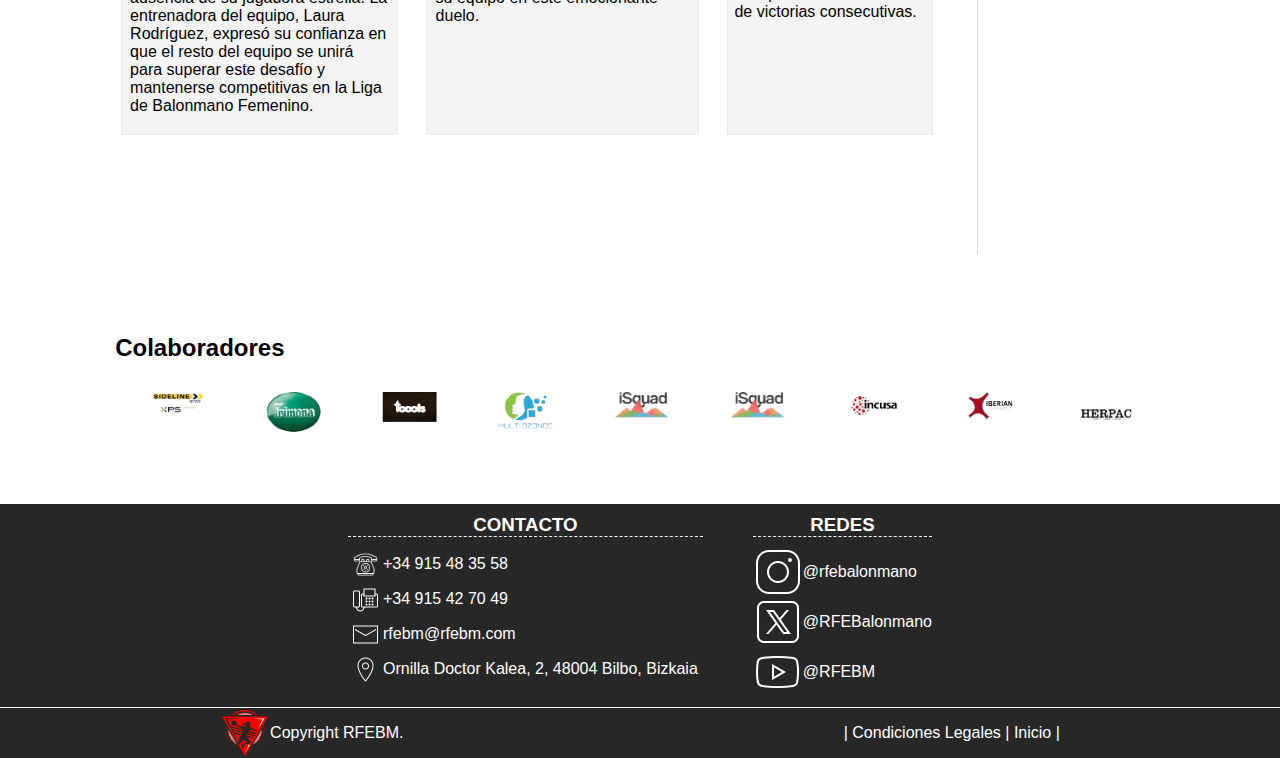
==== commit e59c410c: "actualizacion" ====
--- a/index.html
+++ b/index.html
@@ -7,6 +7,7 @@
     <link rel="stylesheet" href="css/style.css">
     <title>Inicio</title>
     <script src="js/script.js" defer></script>
+    <link rel="shortcut icon" href="img/logo-liga.png" type="image/x-icon">
 </head>
 
 <body>
@@ -70,7 +71,7 @@
                             <div class="triangulo"></div>
                         </div>
                     </div>
-
+                    <!-- noticias del inicio -->
                     <div class="noticia-i noticia-grande1">
                         <div><img src="https://www.estadiodeportivo.com/imagenes/90789d4b-7f26-498a-a730-a064de72c01c_1200x680.jpeg" alt=""></div>
                         <div class="contenido-noticia">
@@ -189,7 +190,7 @@
                     </table>
                     <!-- botón para acceder a la clasificacuón -->
                     <div class="ver-mas ver-mas-tabla">
-                        <a href="clasificacion.xml">Descubiri clasificación</a>
+                        <a href="clasificacion.xml">Descubrir clasificación</a>
                         <div class="triangulo"></div>
                     </div>
                 </section>
--- a/css/style.css
+++ b/css/style.css
@@ -160,6 +160,7 @@
     display: none;
 }
 
+/* ocultar menu y hacerlo desplegable */
 @media screen and (max-width:760px) {
     .poligon {
         display: none;
@@ -615,9 +616,14 @@
     opacity: 0;
     background-color: var(--header-bg-color);
     padding: 20px;
-    transition: 0.5s;
-}
-
+    transition: 0.1s;
+}
+.jornada h3{
+    margin-bottom: 10px;
+}
+.jornada img{
+    padding: 10px;
+}
 
 .ul-jornadas li:first-child {
     opacity: 1;
@@ -942,7 +948,6 @@
 
     50% {
         transform: scale(0);
-        transition: 5s;
     }
 
     100% {
@@ -1238,6 +1243,7 @@
         align-items: center;
         transition: 0.6s;
         position: relative;
+        opacity: 0.8;
     }
 
     .equipo h2 {
@@ -1248,6 +1254,8 @@
 
     .equipo:hover {
         width: 200px;
+        opacity: 1;
+        filter: contrast(150%);
     }
 
     .equipo:hover h2 {
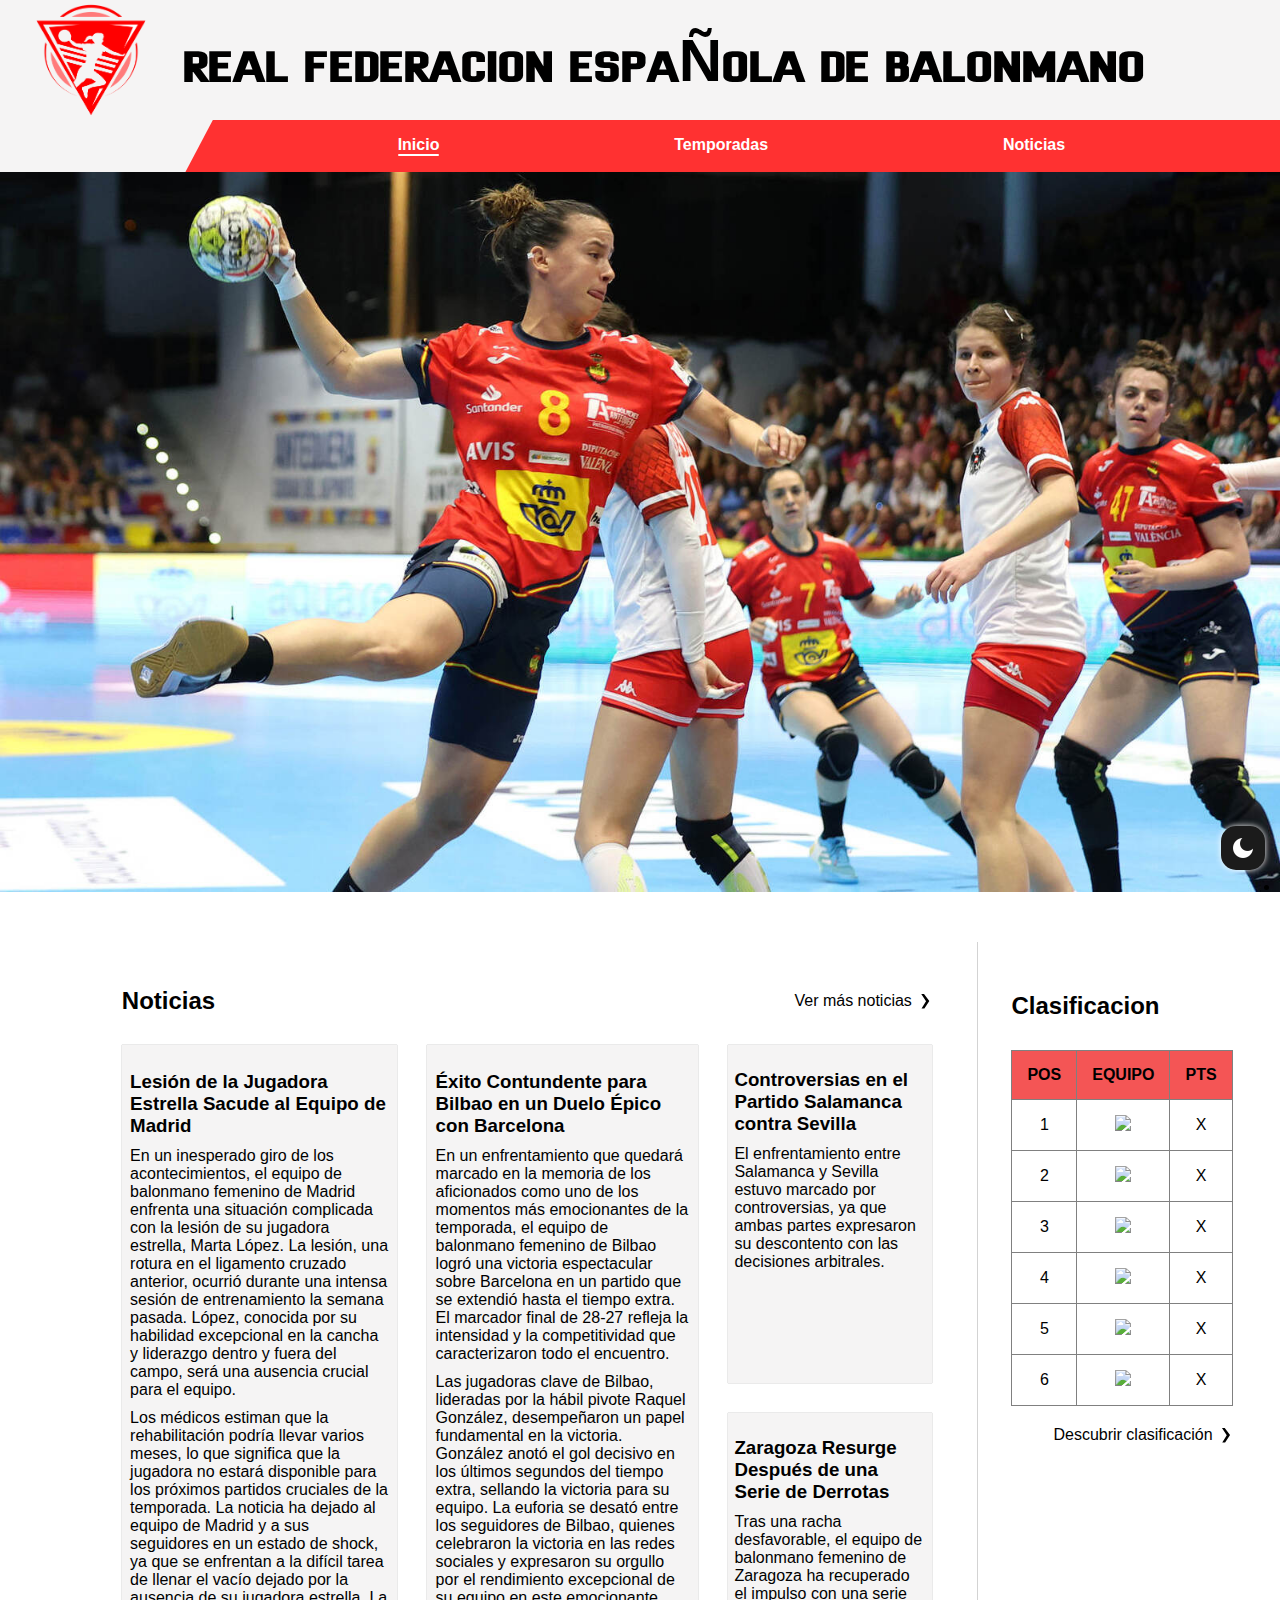
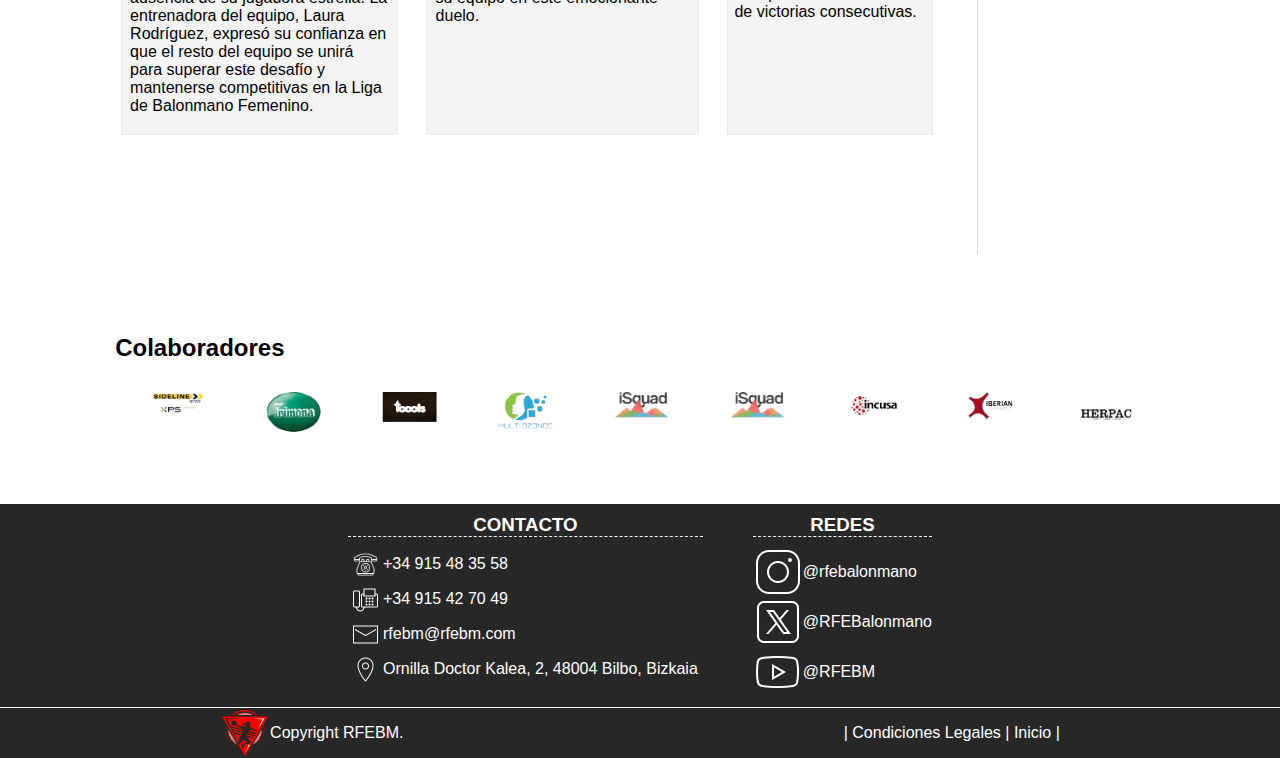
==== commit 4068afe6: "actualizacion" ====
--- a/index.html
+++ b/index.html
@@ -26,19 +26,7 @@
             <img src="img/close-menu.png" class="close-menu" id="close-menu">
             <ul class="menu-horizontal">
                 <li><a href="index.html" class="select">Inicio</a></li>
-                <li>
-                    <a href="equipos.xml">Equipos</a>
-                    <ul class="menu-vertical">
-                        <li><a href="xml/bilbao.xml">Bilbao</a></li>
-                        <li><a href="xml/barcelona.xml">Barcelona</a></li>
-                        <li><a href="xml/madrid.xml">Madrid</a></li>
-                        <li><a href="xml/zaragoza.xml">Zaragoza</a></li>
-                        <li><a href="xml/salamanca.xml">Salamanca</a></li>
-                        <li><a href="xml/sevilla.xml">Sevilla</a></li>
-                    </ul>
-                </li>
-                <li><a href="calendario.html">Jornadas</a></li>
-                <li><a href="clasificacion.xml">Clasificacion</a></li>
+                <li><a href="temporadas.xml">Temporadas</a></li>
                 <li><a href="noticias.html">Noticias</a></li>
             </ul>
         </nav>
--- a/css/style.css
+++ b/css/style.css
@@ -813,6 +813,13 @@
 
 /* --------------------------------------------------TEMPORADAS ANTERIORES------------------------------------------------------ */
 
+
+.nav-clasi{
+    display: flex;
+    justify-content: space-around;
+    margin-top: 20px;
+    padding:  0 15%;
+}
 .main-anterior {
     display: flex;
     flex-direction: column;
@@ -1424,4 +1431,40 @@
 .condiciones h2,
 p {
     margin: 10px 0 10px 0;
+}
+
+/* -------------------TEMPORADAS----------------------- */
+.temporadas-main{
+    padding: 30px 15%;
+}
+.temporadas-main>h2{
+    margin-bottom: 60px;
+    text-align: center;
+}
+.container-temporadas{
+    display: flex;
+    flex-wrap: wrap;
+    gap: 20px;
+    justify-content: center;
+}
+.temporada{
+    text-decoration: none;
+    background-color: var(--section-bg-color);
+    padding: 20px;
+    border-radius: 10px;
+    box-shadow: 0 0 6px gray;
+    text-align: center;
+    place-content: center;
+    width: 300px;
+    color: var(--body-text-color);
+    transition: .4s;
+    margin-bottom: 50px;
+}
+
+.temporada:hover{
+    transform: translateY(-15%);
+}
+
+.temporada:active{
+    transform: scale(0.5);
 }